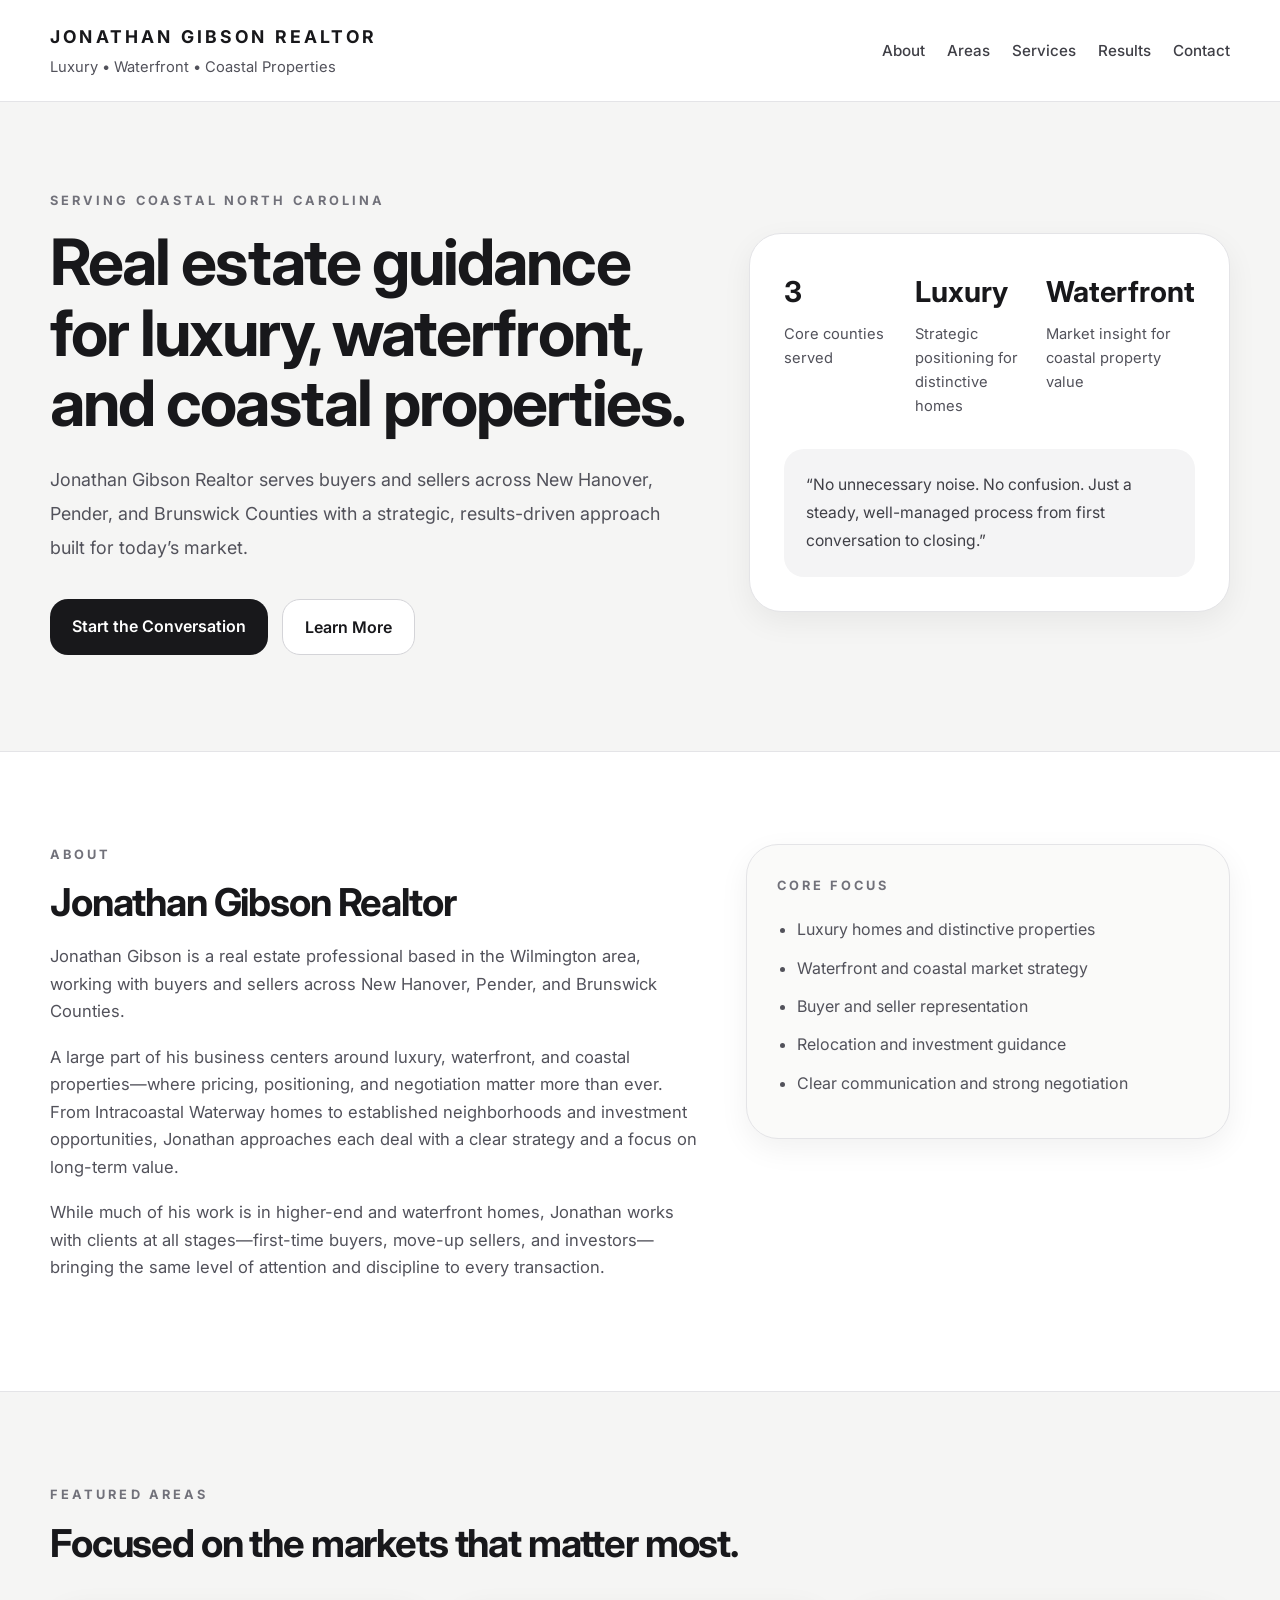
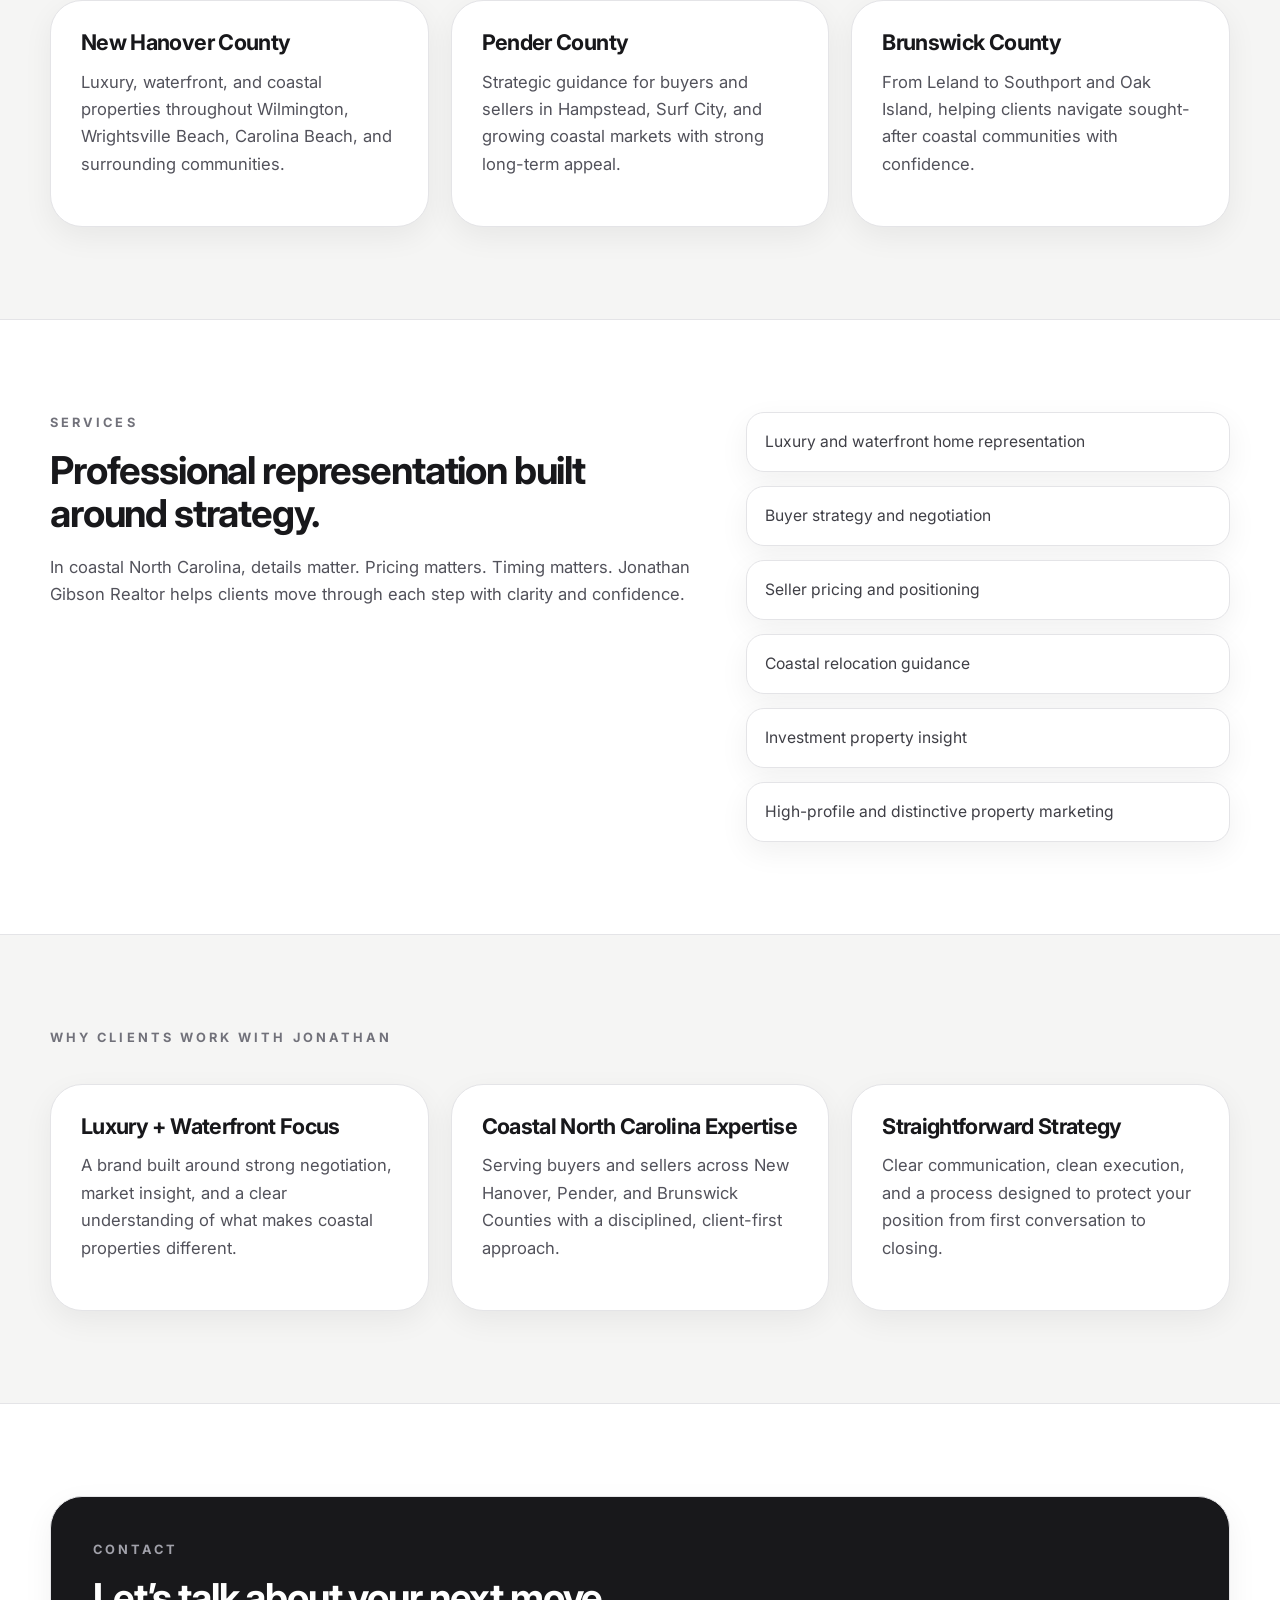
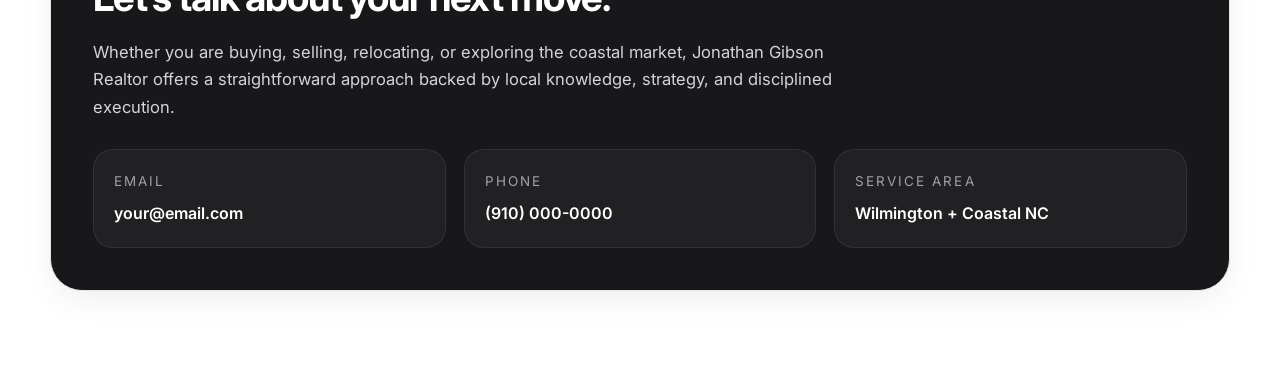
==== index.html @ 6834c49d "Add files via upload" ====
<!DOCTYPE html>
<html lang="en">
<head>
  <meta charset="UTF-8" />
  <meta name="viewport" content="width=device-width, initial-scale=1.0" />
  <title>Jonathan Gibson Realtor</title>
  <meta
    name="description"
    content="Jonathan Gibson Realtor serves buyers and sellers across New Hanover, Pender, and Brunswick Counties with a focus on luxury, waterfront, and coastal properties."
  />
  <link rel="preconnect" href="https://fonts.googleapis.com" />
  <link rel="preconnect" href="https://fonts.gstatic.com" crossorigin />
  <link
    href="https://fonts.googleapis.com/css2?family=Inter:wght@400;500;600;700;800&display=swap"
    rel="stylesheet"
  />
  <link rel="stylesheet" href="style.css" />
</head>
<body>
  <header class="site-header">
    <div class="container header-inner">
      <div>
        <div class="brand">Jonathan Gibson Realtor</div>
        <div class="subbrand">Luxury • Waterfront • Coastal Properties</div>
      </div>
      <nav class="nav">
        <a href="#about">About</a>
        <a href="#areas">Areas</a>
        <a href="#services">Services</a>
        <a href="#results">Results</a>
        <a href="#contact">Contact</a>
      </nav>
    </div>
  </header>

  <main>
    <section class="hero">
      <div class="container hero-grid">
        <div>
          <p class="eyebrow">Serving Coastal North Carolina</p>
          <h1>Real estate guidance for luxury, waterfront, and coastal properties.</h1>
          <p class="hero-copy">
            Jonathan Gibson Realtor serves buyers and sellers across New Hanover,
            Pender, and Brunswick Counties with a strategic, results-driven approach
            built for today’s market.
          </p>
          <div class="hero-actions">
            <a class="btn btn-dark" href="#contact">Start the Conversation</a>
            <a class="btn btn-light" href="#about">Learn More</a>
          </div>
        </div>

        <div class="hero-card">
          <div class="hero-stats">
            <div class="stat">
              <div class="stat-value">3</div>
              <div class="stat-label">Core counties served</div>
            </div>
            <div class="stat">
              <div class="stat-value">Luxury</div>
              <div class="stat-label">Strategic positioning for distinctive homes</div>
            </div>
            <div class="stat">
              <div class="stat-value">Waterfront</div>
              <div class="stat-label">Market insight for coastal property value</div>
            </div>
          </div>
          <div class="quote-box">
            “No unnecessary noise. No confusion. Just a steady, well-managed
            process from first conversation to closing.”
          </div>
        </div>
      </div>
    </section>

    <section id="about" class="section">
      <div class="container two-col">
        <div>
          <p class="eyebrow">About</p>
          <h2>Jonathan Gibson Realtor</h2>
          <p>
            Jonathan Gibson is a real estate professional based in the Wilmington
            area, working with buyers and sellers across New Hanover, Pender, and
            Brunswick Counties.
          </p>
          <p>
            A large part of his business centers around luxury, waterfront, and
            coastal properties—where pricing, positioning, and negotiation matter
            more than ever. From Intracoastal Waterway homes to established
            neighborhoods and investment opportunities, Jonathan approaches each
            deal with a clear strategy and a focus on long-term value.
          </p>
          <p>
            While much of his work is in higher-end and waterfront homes, Jonathan
            works with clients at all stages—first-time buyers, move-up sellers,
            and investors—bringing the same level of attention and discipline to
            every transaction.
          </p>
        </div>

        <aside class="info-card">
          <p class="eyebrow">Core Focus</p>
          <ul>
            <li>Luxury homes and distinctive properties</li>
            <li>Waterfront and coastal market strategy</li>
            <li>Buyer and seller representation</li>
            <li>Relocation and investment guidance</li>
            <li>Clear communication and strong negotiation</li>
          </ul>
        </aside>
      </div>
    </section>

    <section id="areas" class="section section-alt">
      <div class="container">
        <p class="eyebrow">Featured Areas</p>
        <h2>Focused on the markets that matter most.</h2>

        <div class="card-grid">
          <div class="card">
            <h3>New Hanover County</h3>
            <p>
              Luxury, waterfront, and coastal properties throughout Wilmington,
              Wrightsville Beach, Carolina Beach, and surrounding communities.
            </p>
          </div>

          <div class="card">
            <h3>Pender County</h3>
            <p>
              Strategic guidance for buyers and sellers in Hampstead, Surf City,
              and growing coastal markets with strong long-term appeal.
            </p>
          </div>

          <div class="card">
            <h3>Brunswick County</h3>
            <p>
              From Leland to Southport and Oak Island, helping clients navigate
              sought-after coastal communities with confidence.
            </p>
          </div>
        </div>
      </div>
    </section>

    <section id="services" class="section">
      <div class="container two-col services-layout">
        <div>
          <p class="eyebrow">Services</p>
          <h2>Professional representation built around strategy.</h2>
          <p>
            In coastal North Carolina, details matter. Pricing matters. Timing
            matters. Jonathan Gibson Realtor helps clients move through each step
            with clarity and confidence.
          </p>
        </div>

        <div class="service-list">
          <div class="service-item">Luxury and waterfront home representation</div>
          <div class="service-item">Buyer strategy and negotiation</div>
          <div class="service-item">Seller pricing and positioning</div>
          <div class="service-item">Coastal relocation guidance</div>
          <div class="service-item">Investment property insight</div>
          <div class="service-item">High-profile and distinctive property marketing</div>
        </div>
      </div>
    </section>

    <section id="results" class="section section-alt">
      <div class="container">
        <p class="eyebrow">Why Clients Work With Jonathan</p>

        <div class="card-grid">
          <div class="card">
            <h3>Luxury + Waterfront Focus</h3>
            <p>
              A brand built around strong negotiation, market insight, and a clear
              understanding of what makes coastal properties different.
            </p>
          </div>

          <div class="card">
            <h3>Coastal North Carolina Expertise</h3>
            <p>
              Serving buyers and sellers across New Hanover, Pender, and Brunswick
              Counties with a disciplined, client-first approach.
            </p>
          </div>

          <div class="card">
            <h3>Straightforward Strategy</h3>
            <p>
              Clear communication, clean execution, and a process designed to
              protect your position from first conversation to closing.
            </p>
          </div>
        </div>
      </div>
    </section>

    <section id="contact" class="section contact-section">
      <div class="container">
        <div class="contact-card">
          <p class="eyebrow eyebrow-light">Contact</p>
          <h2>Let’s talk about your next move.</h2>
          <p class="contact-copy">
            Whether you are buying, selling, relocating, or exploring the coastal
            market, Jonathan Gibson Realtor offers a straightforward approach backed
            by local knowledge, strategy, and disciplined execution.
          </p>

          <div class="contact-grid">
            <div class="contact-box">
              <div class="contact-label">Email</div>
              <div class="contact-value">your@email.com</div>
            </div>
            <div class="contact-box">
              <div class="contact-label">Phone</div>
              <div class="contact-value">(910) 000-0000</div>
            </div>
            <div class="contact-box">
              <div class="contact-label">Service Area</div>
              <div class="contact-value">Wilmington + Coastal NC</div>
            </div>
          </div>
        </div>
      </div>
    </section>
  </main>
</body>
</html>
---- style.css ----
:root {
  --bg: #ffffff;
  --bg-soft: #f5f5f4;
  --text: #18181b;
  --muted: #52525b;
  --border: #e4e4e7;
  --dark: #18181b;
  --white: #ffffff;
  --shadow: 0 10px 30px rgba(0, 0, 0, 0.06);
  --radius-xl: 32px;
  --radius-lg: 22px;
}

* {
  box-sizing: border-box;
}

html {
  scroll-behavior: smooth;
}

body {
  margin: 0;
  font-family: "Inter", sans-serif;
  background: var(--bg);
  color: var(--text);
  line-height: 1.65;
}

a {
  color: inherit;
  text-decoration: none;
}

.container {
  width: min(1180px, calc(100% - 40px));
  margin: 0 auto;
}

.site-header {
  position: sticky;
  top: 0;
  z-index: 50;
  background: rgba(255, 255, 255, 0.92);
  backdrop-filter: blur(12px);
  border-bottom: 1px solid var(--border);
}

.header-inner {
  display: flex;
  justify-content: space-between;
  align-items: center;
  padding: 22px 0;
  gap: 24px;
}

.brand {
  font-size: 1.1rem;
  font-weight: 700;
  letter-spacing: 0.18em;
  text-transform: uppercase;
}

.subbrand {
  margin-top: 4px;
  color: var(--muted);
  font-size: 0.92rem;
}

.nav {
  display: flex;
  gap: 22px;
  flex-wrap: wrap;
}

.nav a {
  color: #3f3f46;
  font-size: 0.95rem;
  font-weight: 500;
}

.nav a:hover {
  color: var(--text);
}

.hero {
  background: var(--bg-soft);
  border-bottom: 1px solid var(--border);
}

.hero-grid {
  display: grid;
  grid-template-columns: 1.15fr 0.85fr;
  gap: 48px;
  align-items: center;
  padding: 88px 0 96px;
}

.eyebrow {
  margin: 0 0 16px;
  font-size: 0.8rem;
  font-weight: 700;
  letter-spacing: 0.24em;
  text-transform: uppercase;
  color: #71717a;
}

.eyebrow-light {
  color: #a1a1aa;
}

h1,
h2,
h3 {
  margin: 0;
  line-height: 1.1;
  letter-spacing: -0.03em;
}

h1 {
  font-size: clamp(2.6rem, 5vw, 4.6rem);
  max-width: 760px;
}

h2 {
  font-size: clamp(2rem, 3vw, 3rem);
  margin-bottom: 20px;
}

h3 {
  font-size: 1.35rem;
  margin-bottom: 14px;
}

p {
  margin: 0 0 18px;
  color: var(--muted);
  font-size: 1.04rem;
}

.hero-copy {
  margin-top: 24px;
  max-width: 640px;
  font-size: 1.12rem;
  line-height: 1.9;
}

.hero-actions {
  display: flex;
  gap: 14px;
  flex-wrap: wrap;
  margin-top: 34px;
}

.btn {
  display: inline-block;
  padding: 14px 22px;
  border-radius: 18px;
  font-weight: 600;
  transition: transform 0.2s ease, background 0.2s ease;
}

.btn:hover {
  transform: translateY(-1px);
}

.btn-dark {
  background: var(--dark);
  color: var(--white);
}

.btn-light {
  border: 1px solid #d4d4d8;
  background: var(--white);
  color: var(--text);
}

.hero-card,
.info-card,
.card,
.contact-card {
  border: 1px solid var(--border);
  box-shadow: var(--shadow);
}

.hero-card {
  background: var(--white);
  border-radius: var(--radius-xl);
  padding: 34px;
}

.hero-stats {
  display: grid;
  grid-template-columns: repeat(3, 1fr);
  gap: 18px;
}

.stat-value {
  font-size: 1.8rem;
  font-weight: 700;
  color: var(--text);
}

.stat-label {
  margin-top: 6px;
  color: var(--muted);
  font-size: 0.92rem;
}

.quote-box {
  margin-top: 30px;
  background: #f4f4f5;
  border-radius: 20px;
  padding: 22px;
  color: #3f3f46;
  font-size: 0.98rem;
  line-height: 1.8;
}

.section {
  padding: 92px 0;
}

.section-alt {
  background: var(--bg-soft);
  border-top: 1px solid var(--border);
  border-bottom: 1px solid var(--border);
}

.two-col {
  display: grid;
  grid-template-columns: 1.15fr 0.85fr;
  gap: 40px;
  align-items: start;
}

.info-card {
  background: #fafaf9;
  border-radius: var(--radius-xl);
  padding: 30px;
}

.info-card ul {
  margin: 20px 0 0;
  padding-left: 20px;
  color: var(--muted);
}

.info-card li {
  margin-bottom: 12px;
}

.card-grid {
  display: grid;
  grid-template-columns: repeat(3, 1fr);
  gap: 22px;
  margin-top: 36px;
}

.card {
  background: var(--white);
  border-radius: var(--radius-xl);
  padding: 30px;
}

.services-layout {
  align-items: start;
}

.service-list {
  display: grid;
  gap: 14px;
}

.service-item {
  border: 1px solid var(--border);
  border-radius: 18px;
  padding: 16px 18px;
  font-size: 0.98rem;
  color: #3f3f46;
  box-shadow: var(--shadow);
  background: var(--white);
}

.contact-section {
  background: var(--bg);
}

.contact-card {
  background: var(--dark);
  color: var(--white);
  border-radius: var(--radius-xl);
  padding: 42px;
}

.contact-card h2,
.contact-card .contact-value {
  color: var(--white);
}

.contact-copy {
  max-width: 760px;
  color: #d4d4d8;
  margin-top: 20px;
  margin-bottom: 28px;
}

.contact-grid {
  display: grid;
  grid-template-columns: repeat(3, 1fr);
  gap: 18px;
  margin-top: 24px;
}

.contact-box {
  border: 1px solid rgba(255, 255, 255, 0.08);
  background: rgba(255, 255, 255, 0.04);
  border-radius: 20px;
  padding: 20px;
}

.contact-label {
  color: #a1a1aa;
  font-size: 0.84rem;
  text-transform: uppercase;
  letter-spacing: 0.15em;
  margin-bottom: 8px;
}

.contact-value {
  font-size: 1rem;
  font-weight: 600;
}

@media (max-width: 960px) {
  .hero-grid,
  .two-col,
  .card-grid,
  .contact-grid,
  .hero-stats {
    grid-template-columns: 1fr;
  }

  .nav {
    display: none;
  }

  .header-inner {
    padding: 18px 0;
  }

  .hero-grid {
    padding: 64px 0 72px;
  }

  .section {
    padding: 72px 0;
  }

  .contact-card {
    padding: 30px;
  }
}
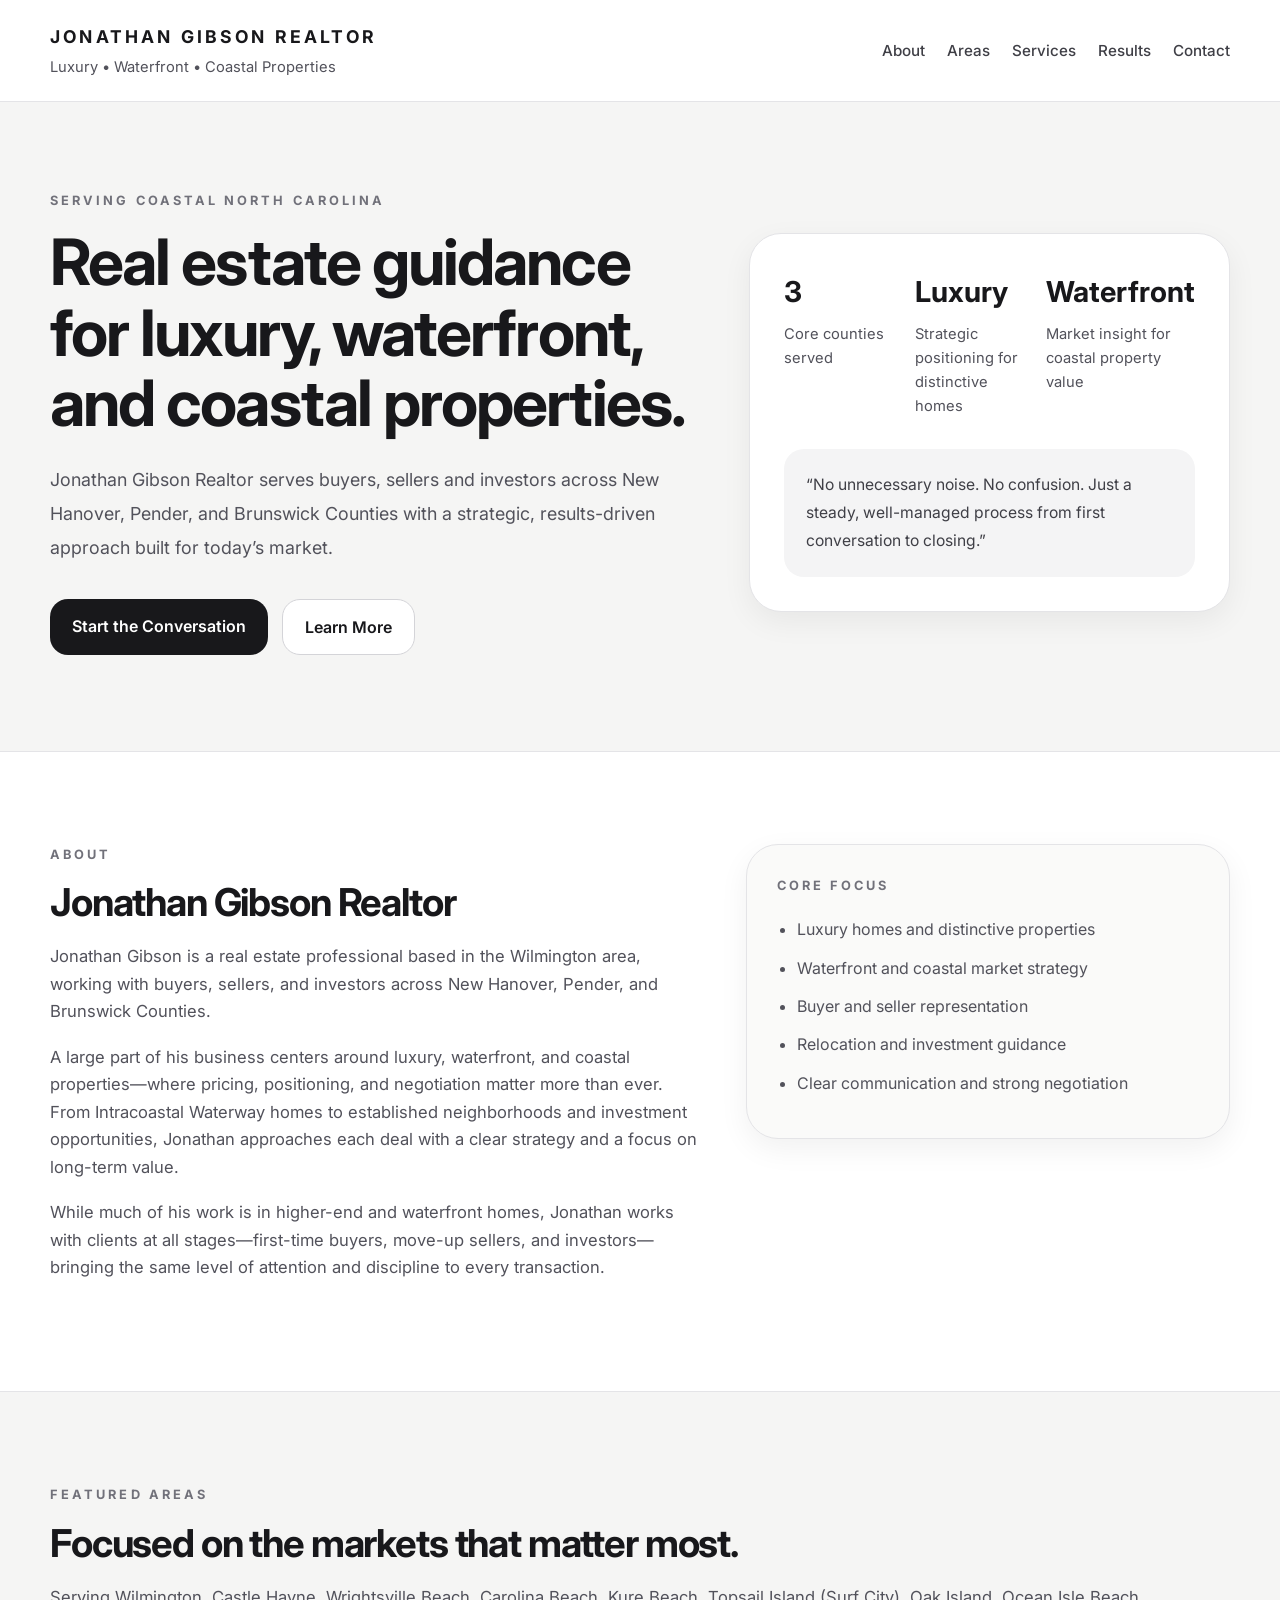
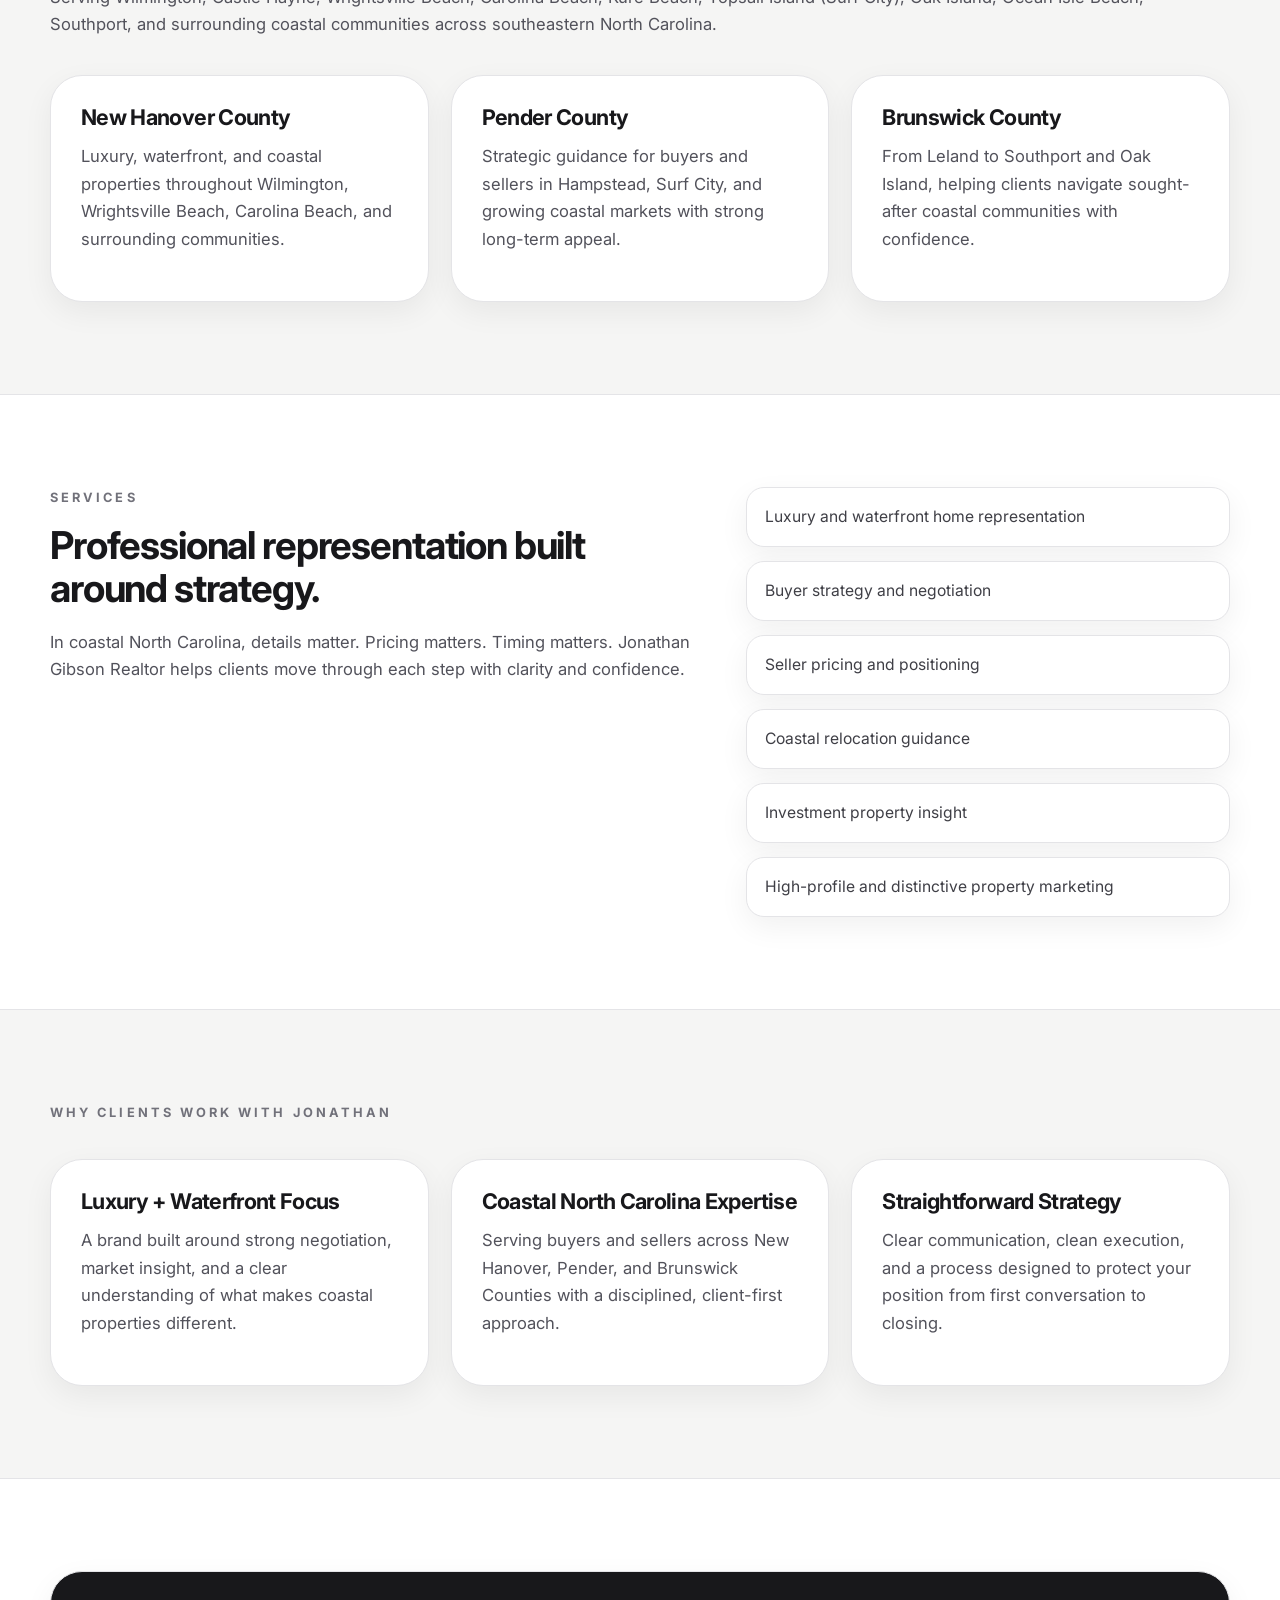
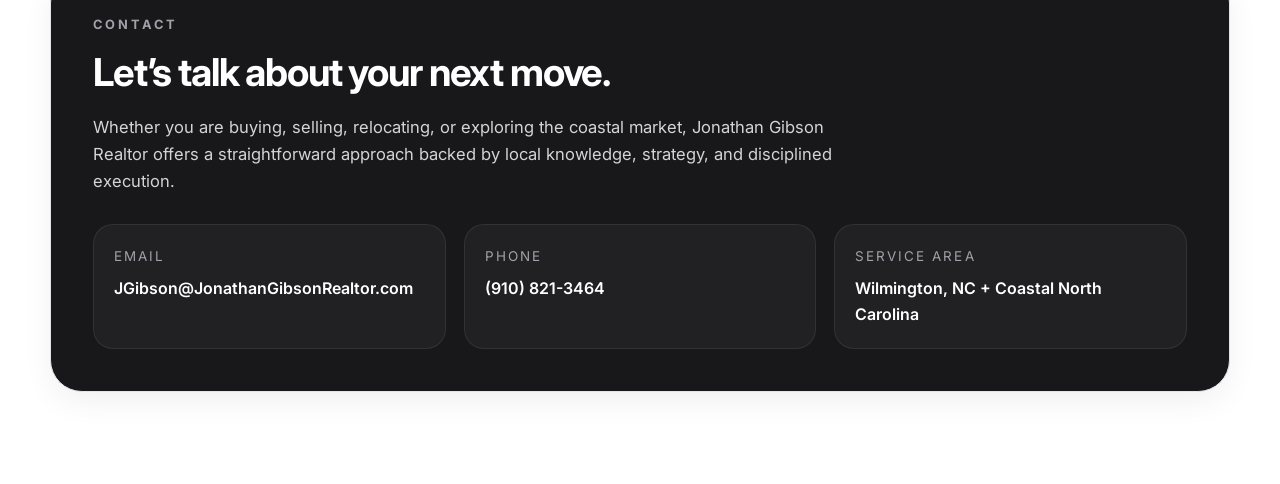
==== commit 1036eaef: "Update index.html" ====
--- a/index.html
+++ b/index.html
@@ -40,7 +40,7 @@
           <p class="eyebrow">Serving Coastal North Carolina</p>
           <h1>Real estate guidance for luxury, waterfront, and coastal properties.</h1>
           <p class="hero-copy">
-            Jonathan Gibson Realtor serves buyers and sellers across New Hanover,
+            Jonathan Gibson Realtor serves buyers, sellers and investors across New Hanover,
             Pender, and Brunswick Counties with a strategic, results-driven approach
             built for today’s market.
           </p>
@@ -80,7 +80,7 @@
           <h2>Jonathan Gibson Realtor</h2>
           <p>
             Jonathan Gibson is a real estate professional based in the Wilmington
-            area, working with buyers and sellers across New Hanover, Pender, and
+            area, working with buyers, sellers, and investors across New Hanover, Pender, and
             Brunswick Counties.
           </p>
           <p>
@@ -115,7 +115,12 @@
       <div class="container">
         <p class="eyebrow">Featured Areas</p>
         <h2>Focused on the markets that matter most.</h2>
-
+<p>
+  Serving Wilmington, Castle Hayne, Wrightsville Beach, Carolina Beach,
+  Kure Beach, Topsail Island (Surf City), Oak Island, Ocean Isle Beach,
+  Southport, and surrounding coastal communities across southeastern North Carolina.
+</p>
+    
         <div class="card-grid">
           <div class="card">
             <h3>New Hanover County</h3>
@@ -213,15 +218,15 @@
           <div class="contact-grid">
             <div class="contact-box">
               <div class="contact-label">Email</div>
-              <div class="contact-value">your@email.com</div>
+              <div class="contact-value">JGibson@JonathanGibsonRealtor.com</div>
             </div>
             <div class="contact-box">
               <div class="contact-label">Phone</div>
-              <div class="contact-value">(910) 000-0000</div>
+              <div class="contact-value">(910) 821-3464</div>
             </div>
             <div class="contact-box">
               <div class="contact-label">Service Area</div>
-              <div class="contact-value">Wilmington + Coastal NC</div>
+              <div class="contact-value">Wilmington, NC + Coastal North Carolina</div>
             </div>
           </div>
         </div>
@@ -229,4 +234,4 @@
     </section>
   </main>
 </body>
-</html>+</html>
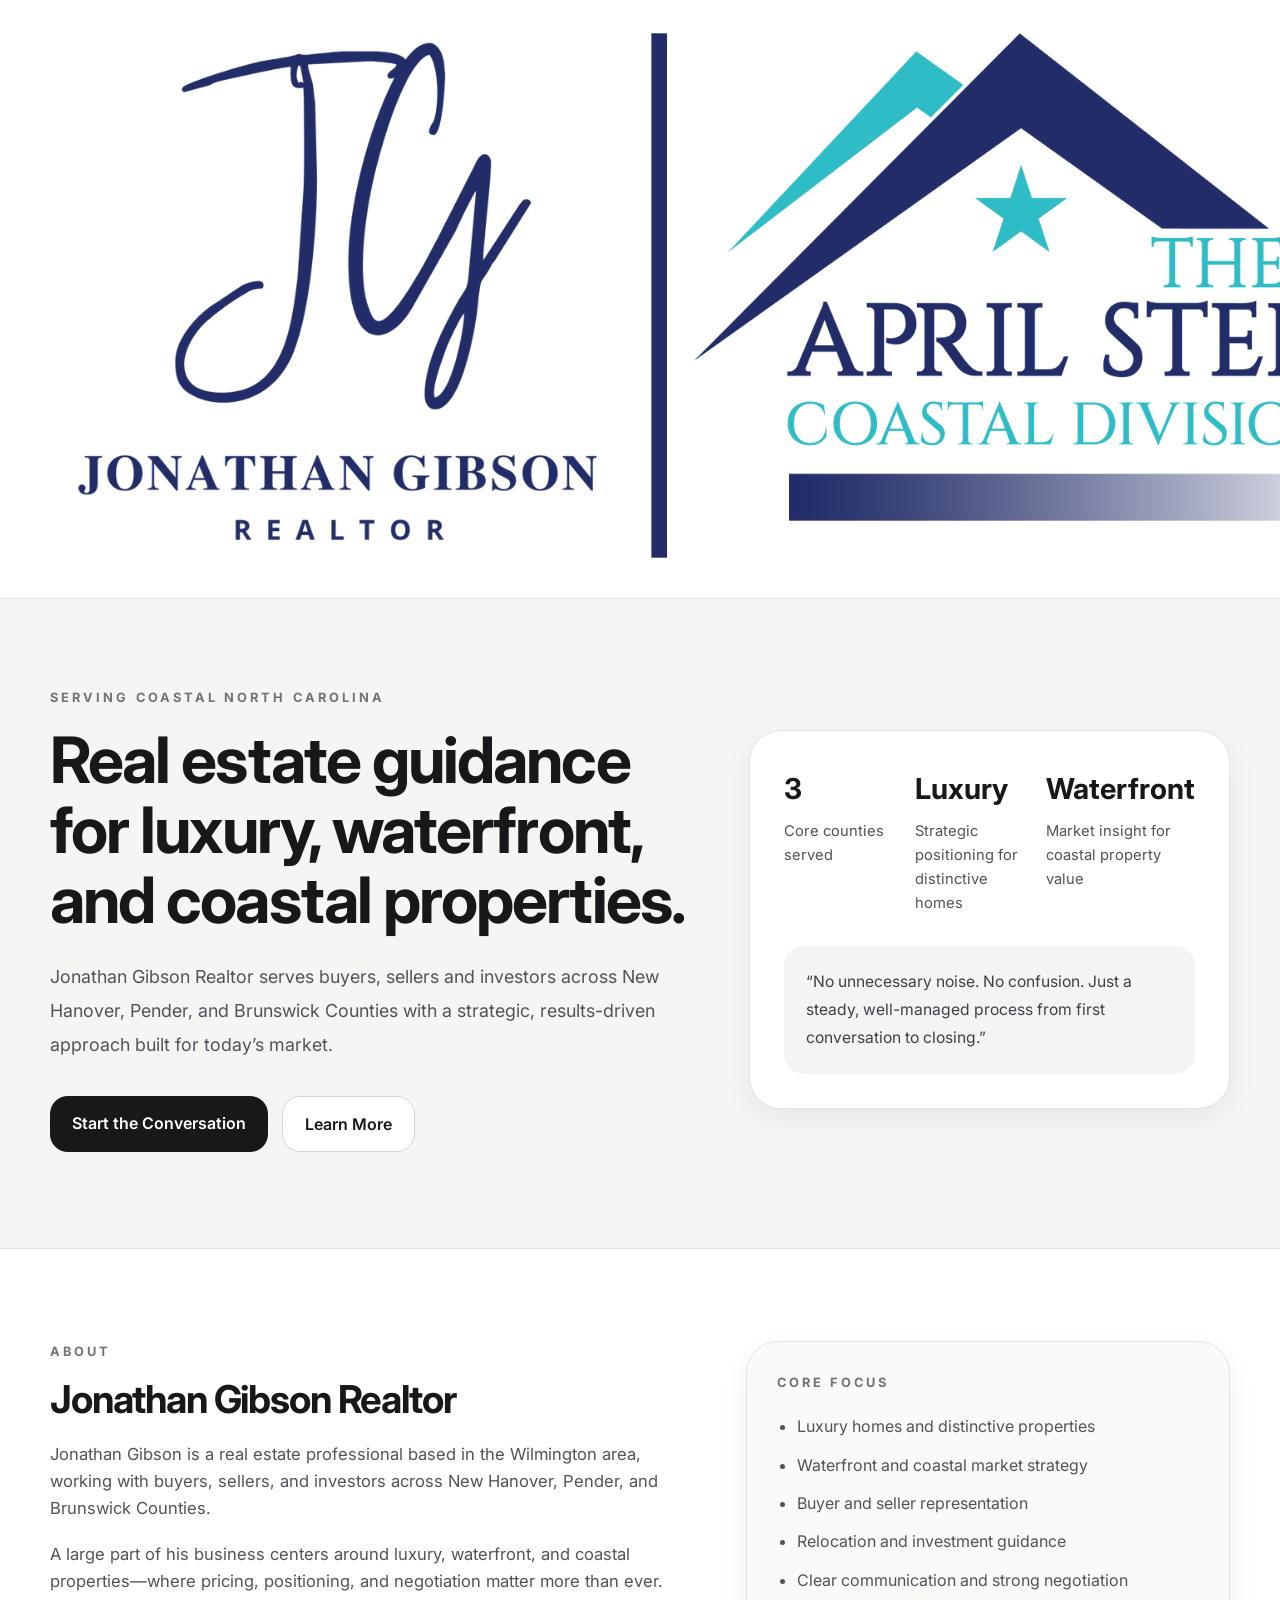
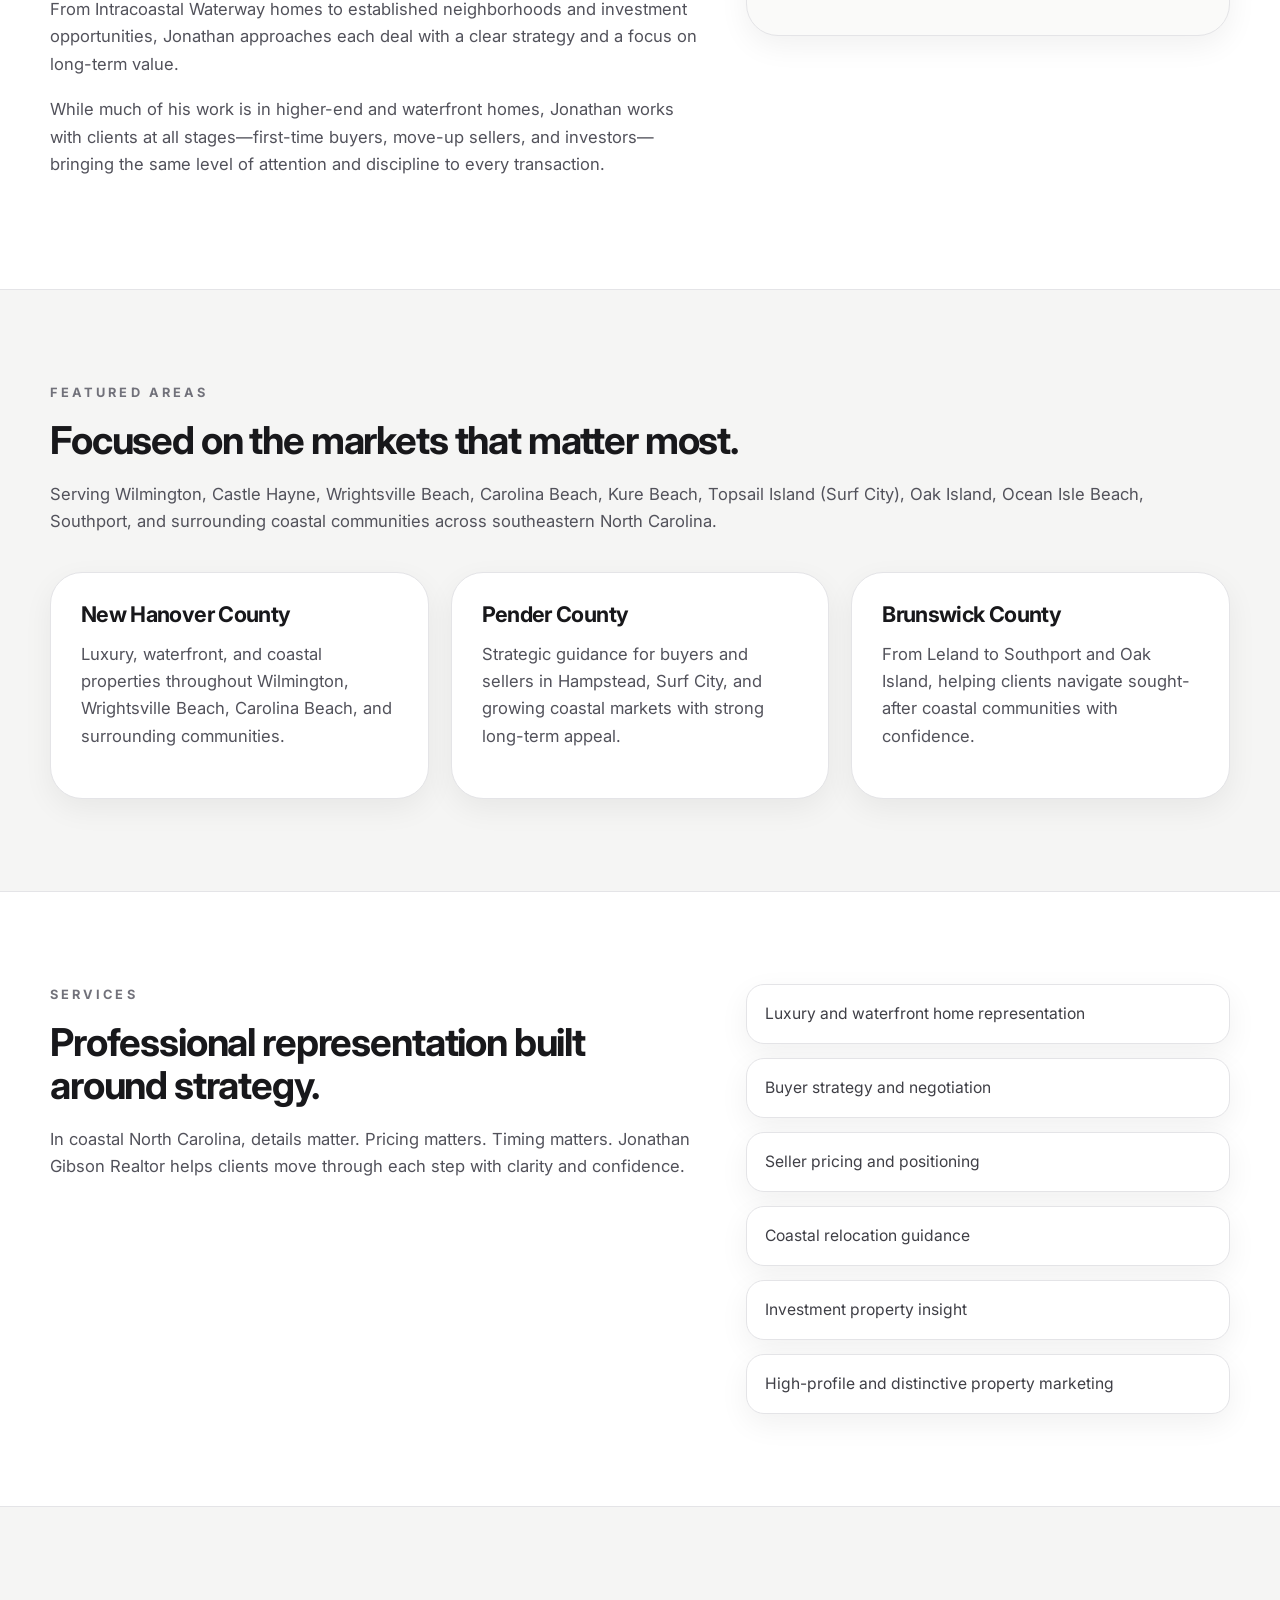
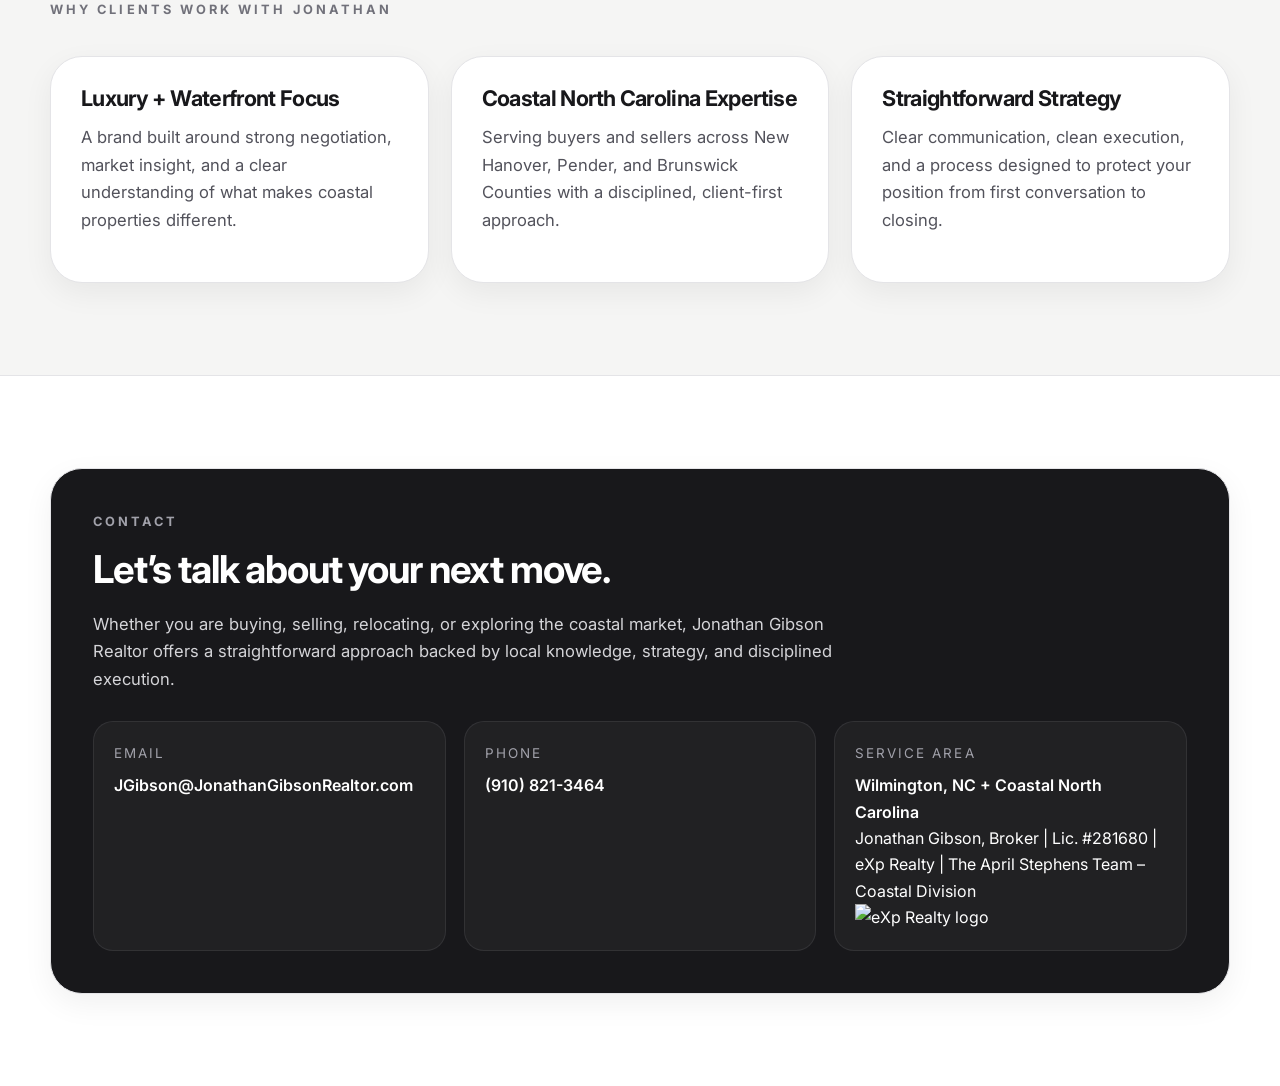
==== commit 9390ca13: "Update index.html" ====
--- a/index.html
+++ b/index.html
@@ -19,10 +19,9 @@
 <body>
   <header class="site-header">
     <div class="container header-inner">
-      <div>
-        <div class="brand">Jonathan Gibson Realtor</div>
-        <div class="subbrand">Luxury • Waterfront • Coastal Properties</div>
-      </div>
+      <div class="brand-wrap">
+  <img src="combined-logo.png" alt="Jonathan Gibson | The April Stephens Team Coastal Division" class="site-logo" />
+</div>
       <nav class="nav">
         <a href="#about">About</a>
         <a href="#areas">Areas</a>
@@ -227,6 +226,13 @@
             <div class="contact-box">
               <div class="contact-label">Service Area</div>
               <div class="contact-value">Wilmington, NC + Coastal North Carolina</div>
+            <div class="compliance">
+  Jonathan Gibson, Broker | Lic. #281680 | eXp Realty | The April Stephens Team – Coastal Division
+</div>
+
+<div class="exp-logo-wrap">
+  <img src="exp-logo.png" alt="eXp Realty logo" class="exp-logo" />
+</div>
             </div>
           </div>
         </div>
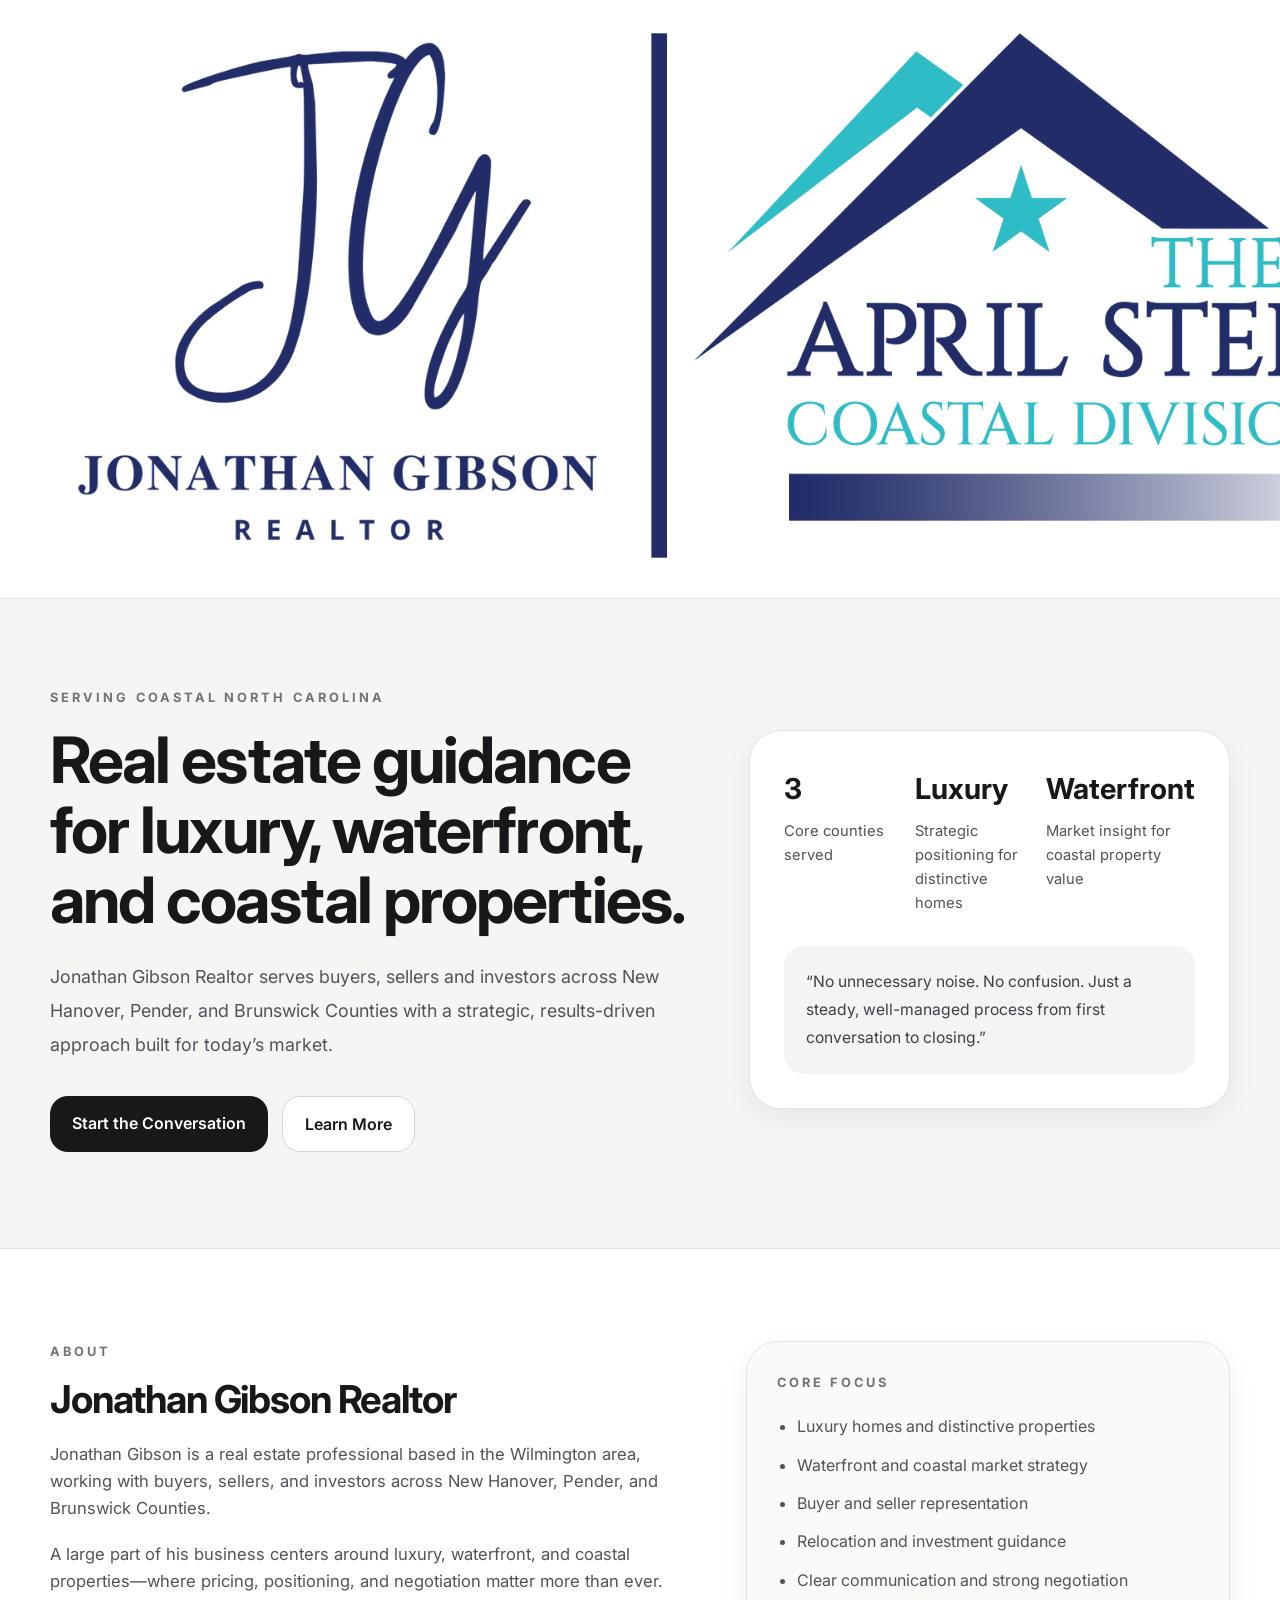
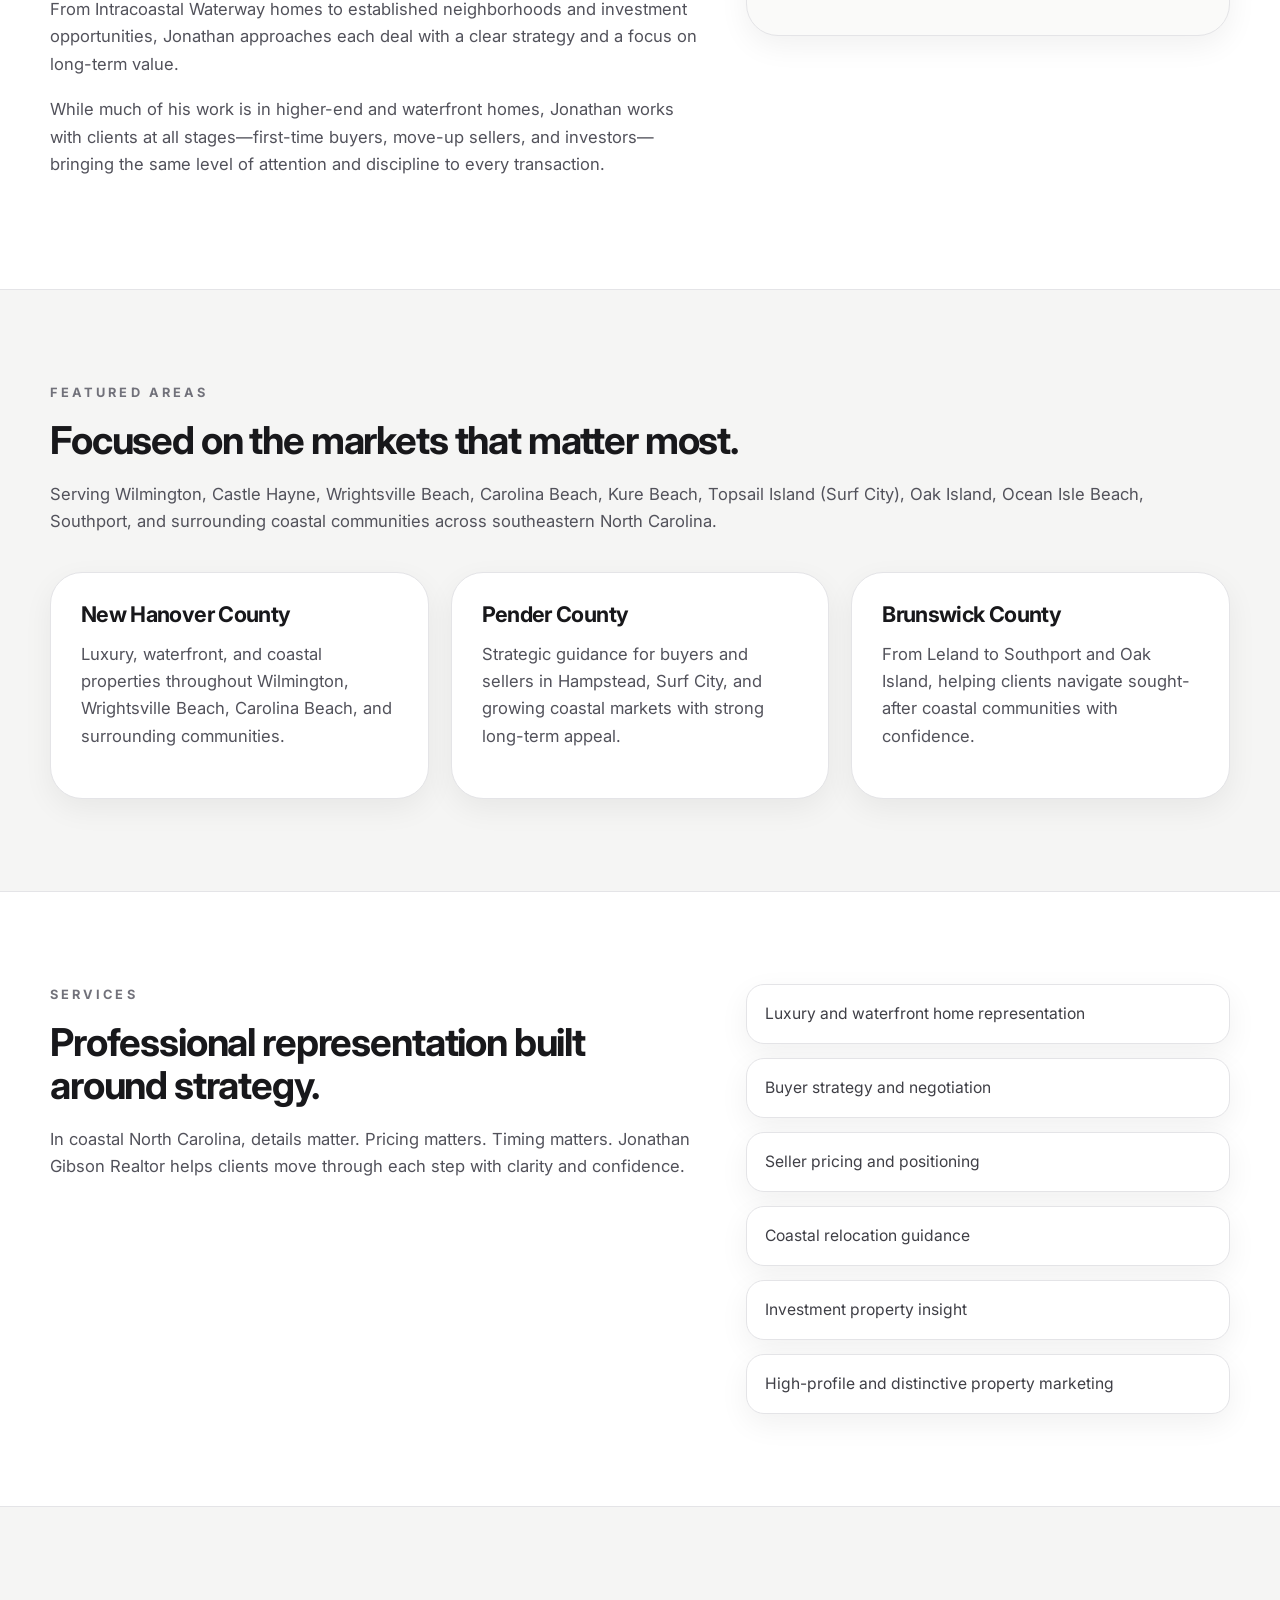
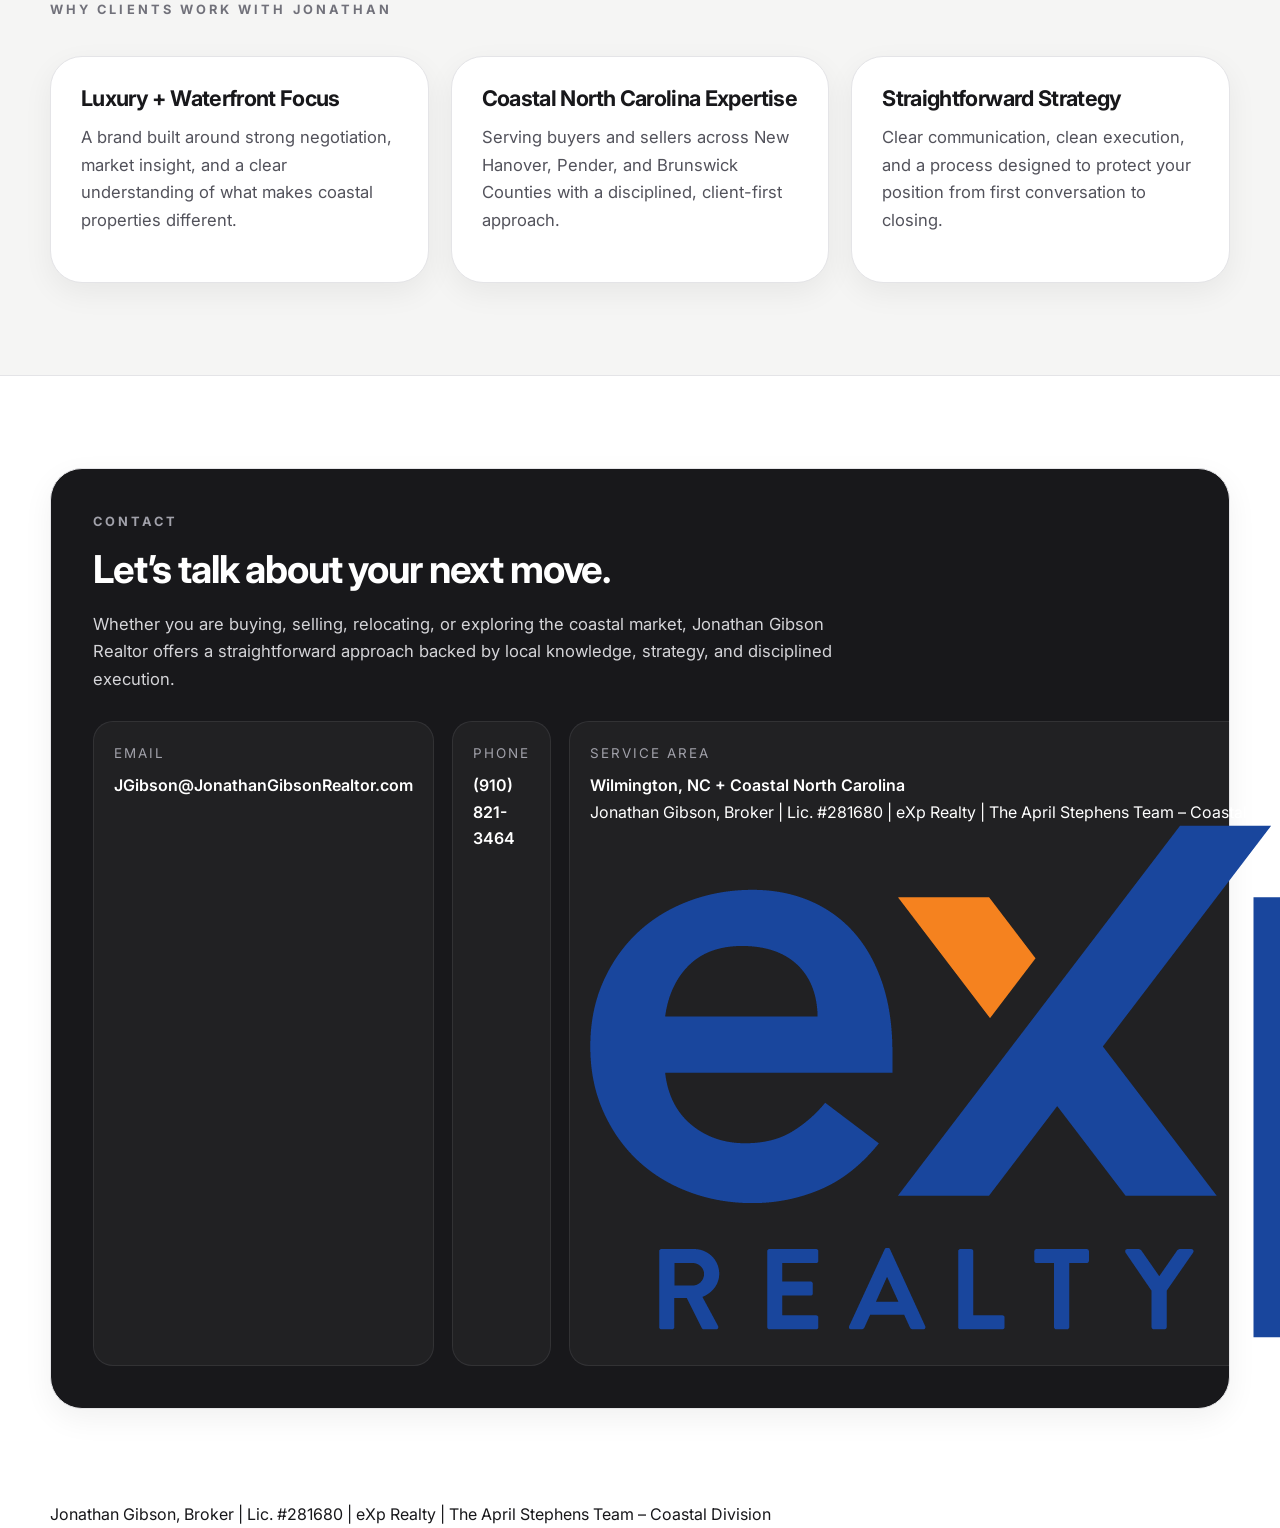
==== commit e5db32c5: "Update index.html" ====
--- a/index.html
+++ b/index.html
@@ -239,5 +239,14 @@
       </div>
     </section>
   </main>
+<footer class="site-footer">
+  <div class="container">
+    <div class="footer-inner">
+      <div>
+        Jonathan Gibson, Broker | Lic. #281680 | eXp Realty | The April Stephens Team – Coastal Division
+      </div>
+    </div>
+  </div>
+</footer>
 </body>
 </html>
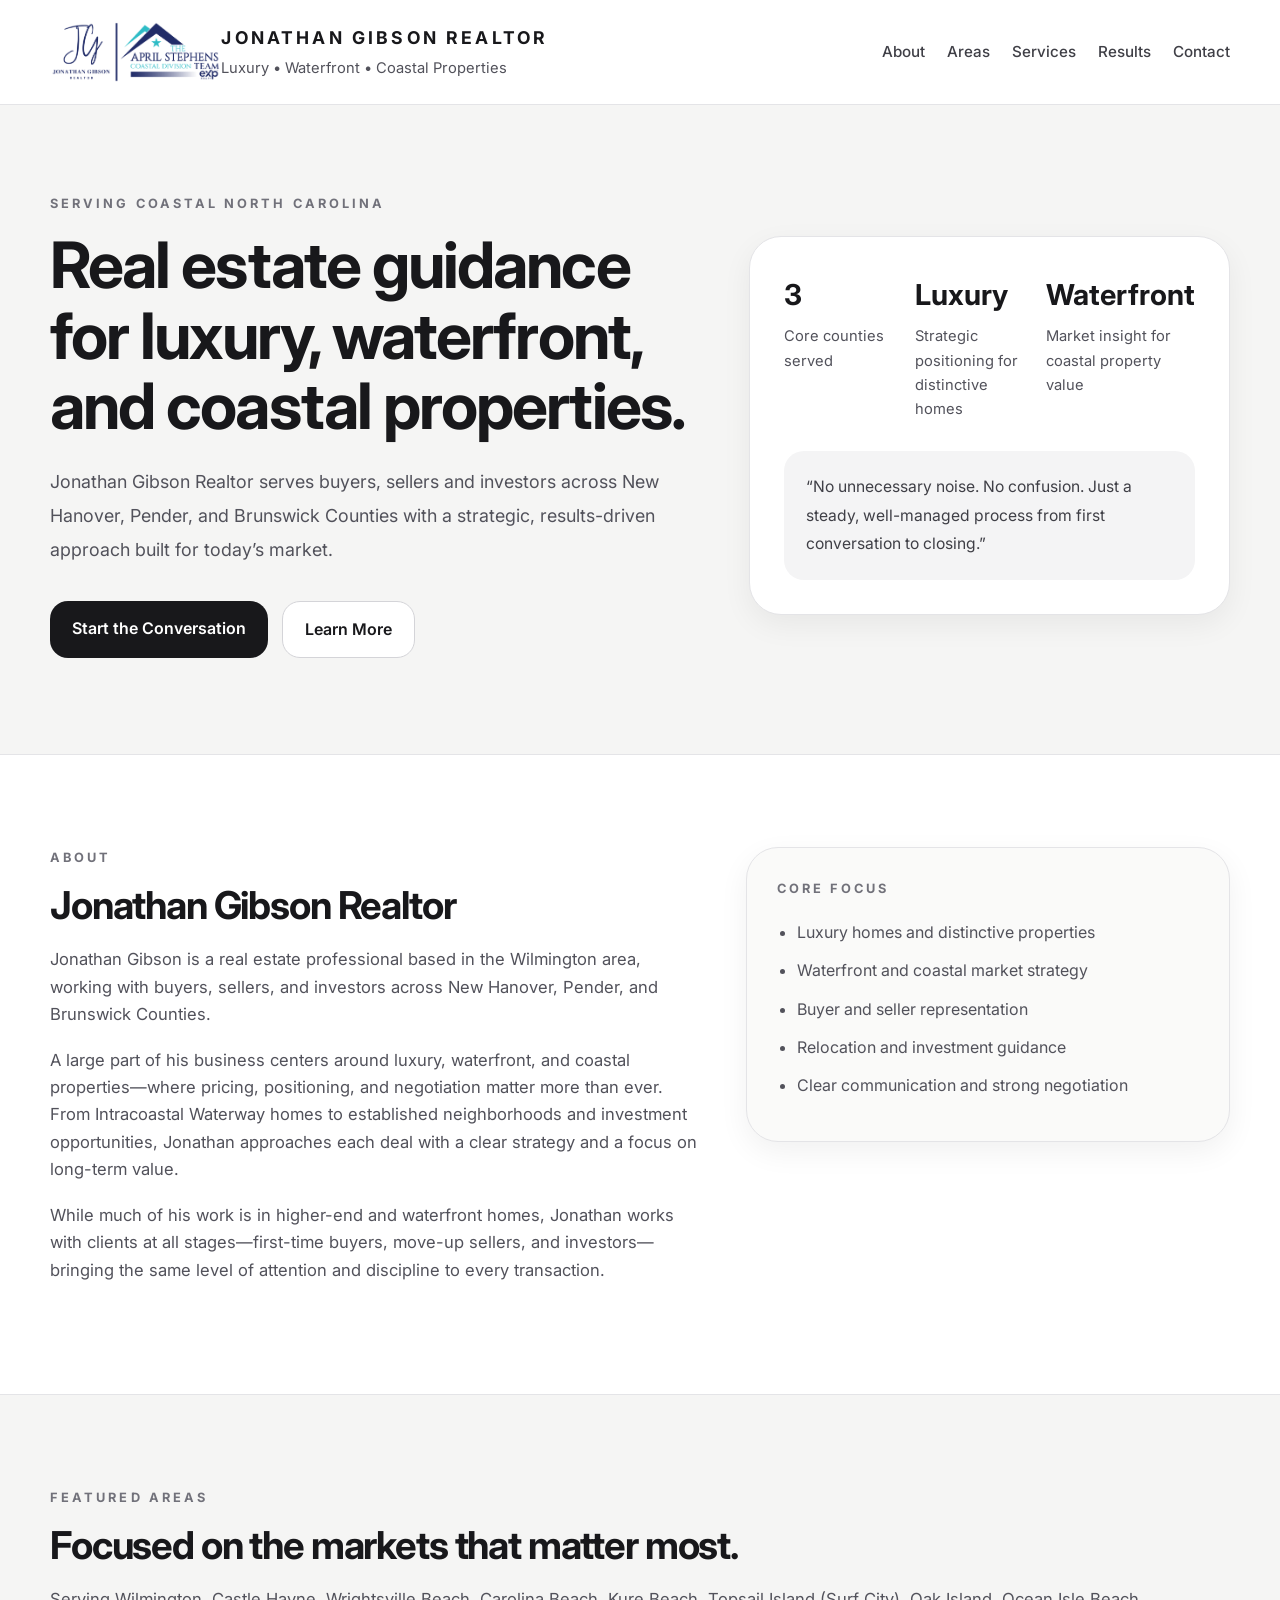
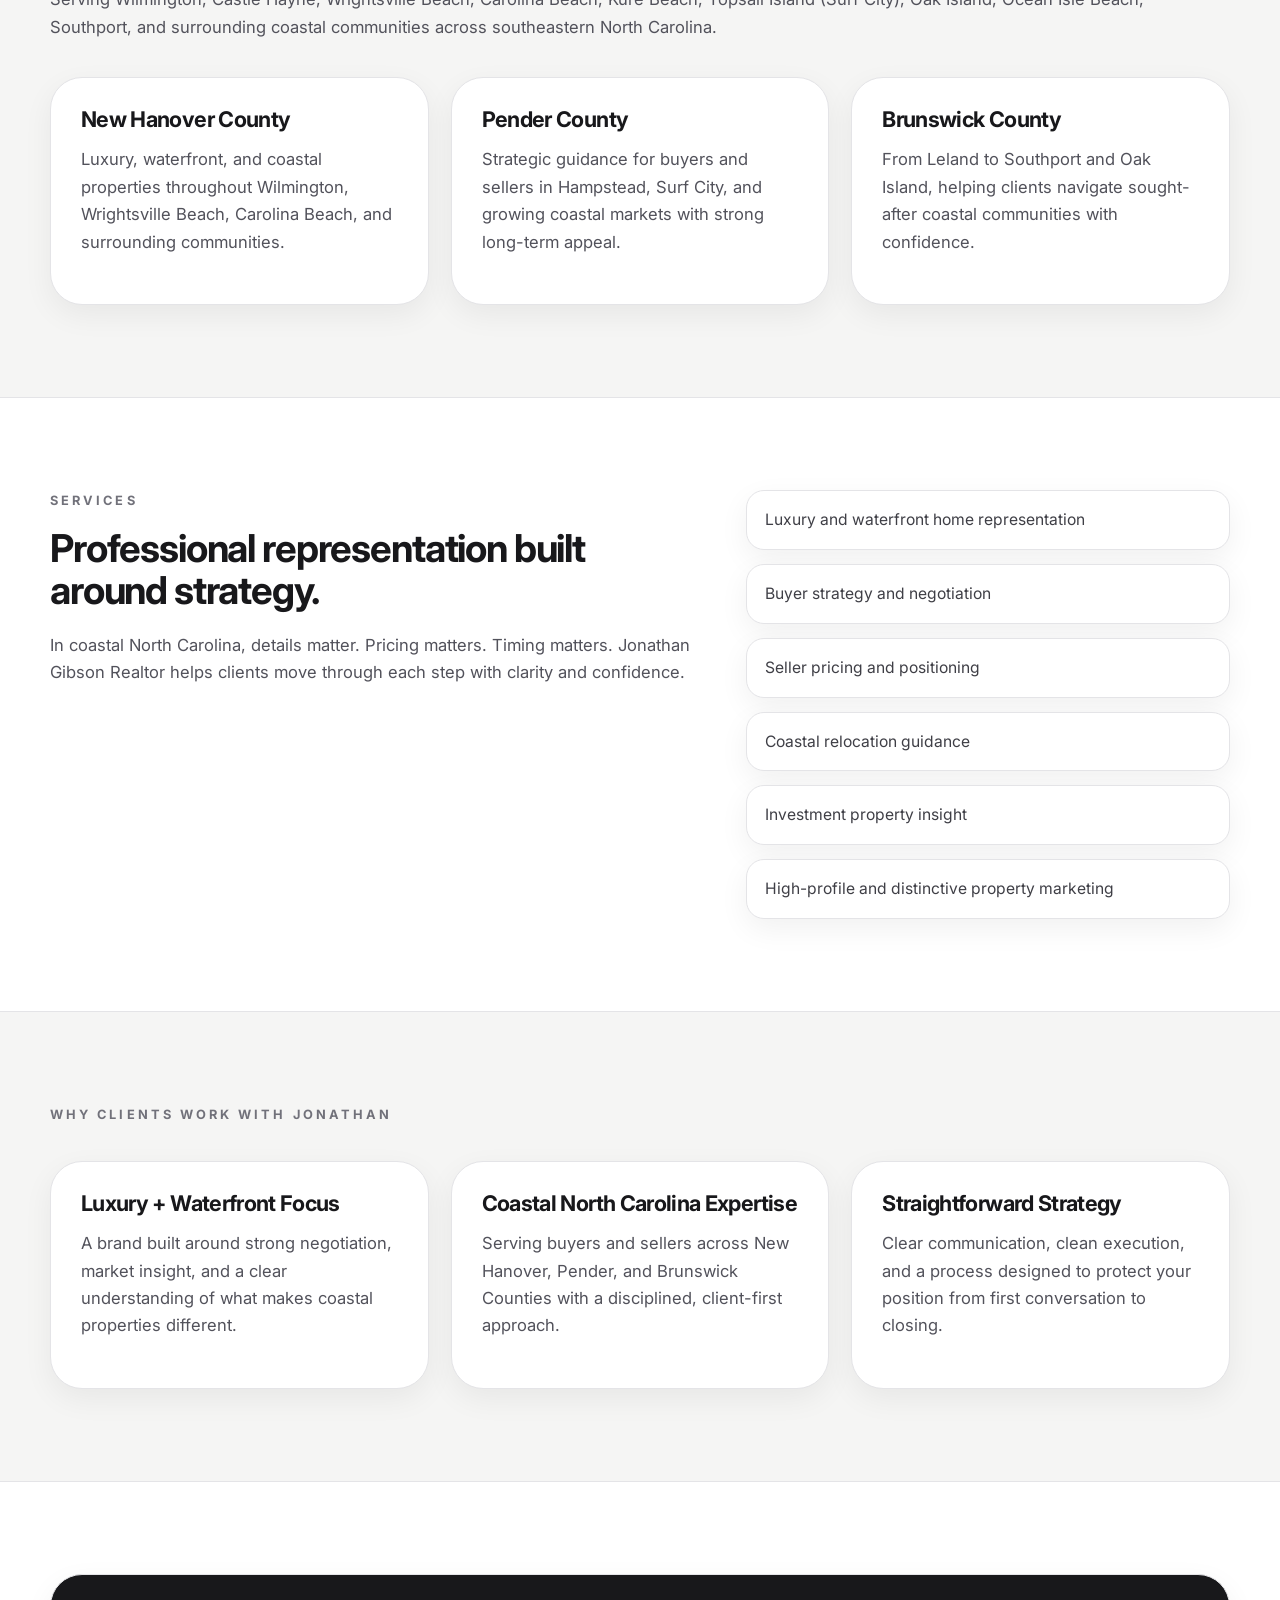
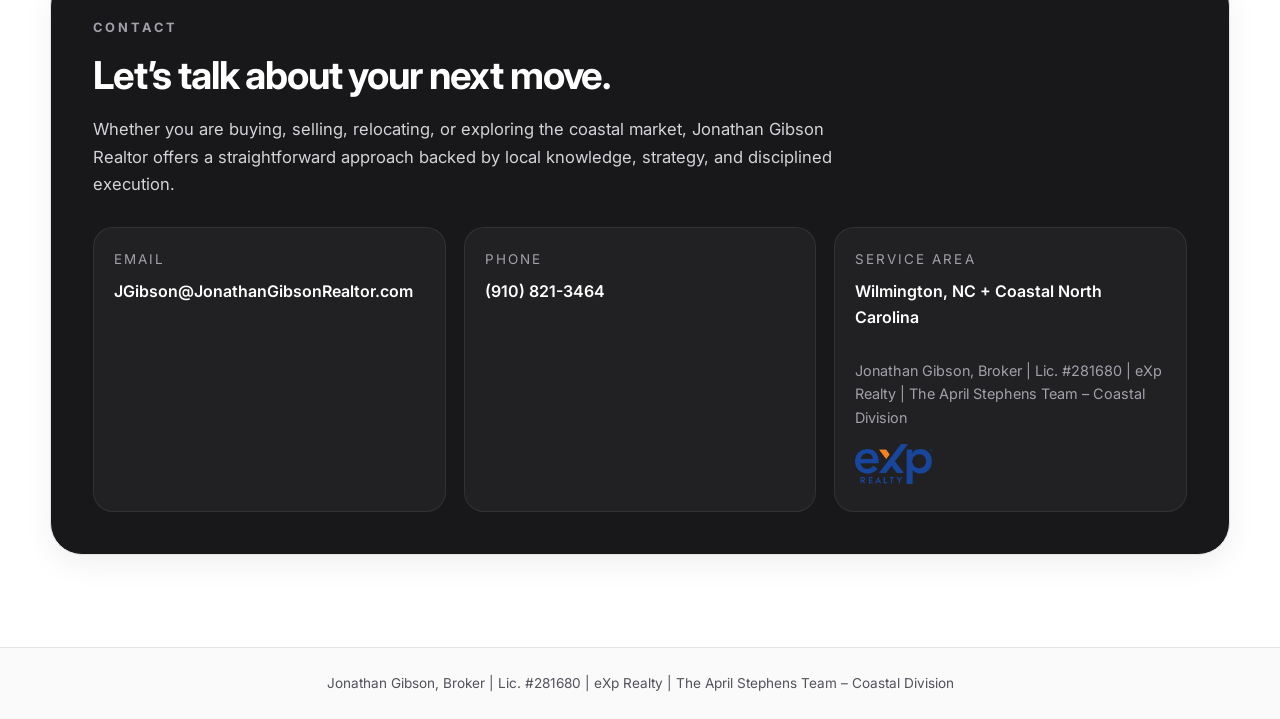
==== commit 5388784f: "Update index.html" ====
--- a/index.html
+++ b/index.html
@@ -21,6 +21,11 @@
     <div class="container header-inner">
       <div class="brand-wrap">
   <img src="combined-logo.png" alt="Jonathan Gibson | The April Stephens Team Coastal Division" class="site-logo" />
+  
+  <div>
+    <div class="brand">Jonathan Gibson Realtor</div>
+    <div class="subbrand">Luxury • Waterfront • Coastal Properties</div>
+  </div>
 </div>
       <nav class="nav">
         <a href="#about">About</a>
--- a/style.css
+++ b/style.css
@@ -360,4 +360,40 @@
   .contact-card {
     padding: 30px;
   }
-}+}
+.brand-wrap {
+  display: flex;
+  align-items: center;
+}
+
+.site-logo {
+  height: 60px;
+  width: auto;
+}
+
+.compliance {
+  margin-top: 28px;
+  font-size: 0.9rem;
+  color: #a1a1aa;
+}
+
+.exp-logo-wrap {
+  margin-top: 14px;
+}
+
+.exp-logo {
+  height: 40px;
+  width: auto;
+}
+
+.site-footer {
+  border-top: 1px solid var(--border);
+  padding: 24px 0;
+  font-size: 0.85rem;
+  color: var(--muted);
+  background: #fafafa;
+}
+
+.footer-inner {
+  text-align: center;
+}
